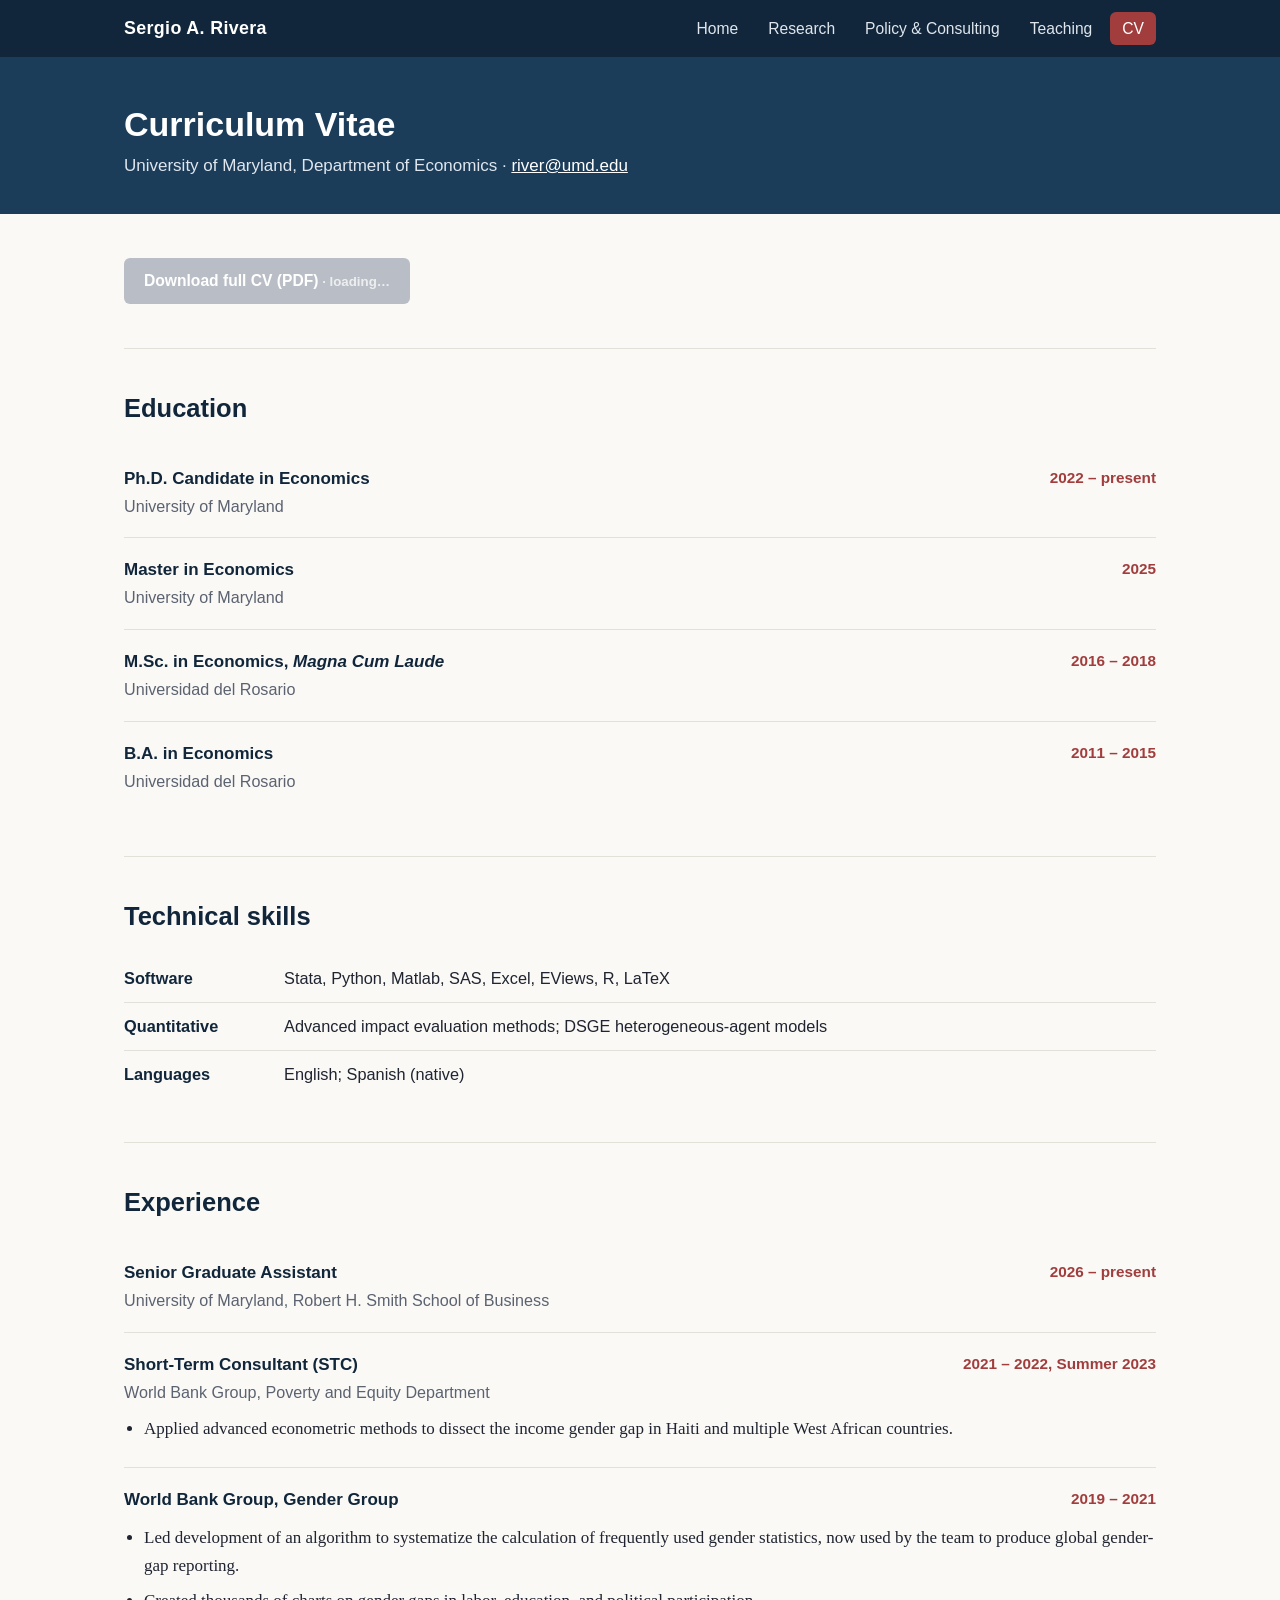
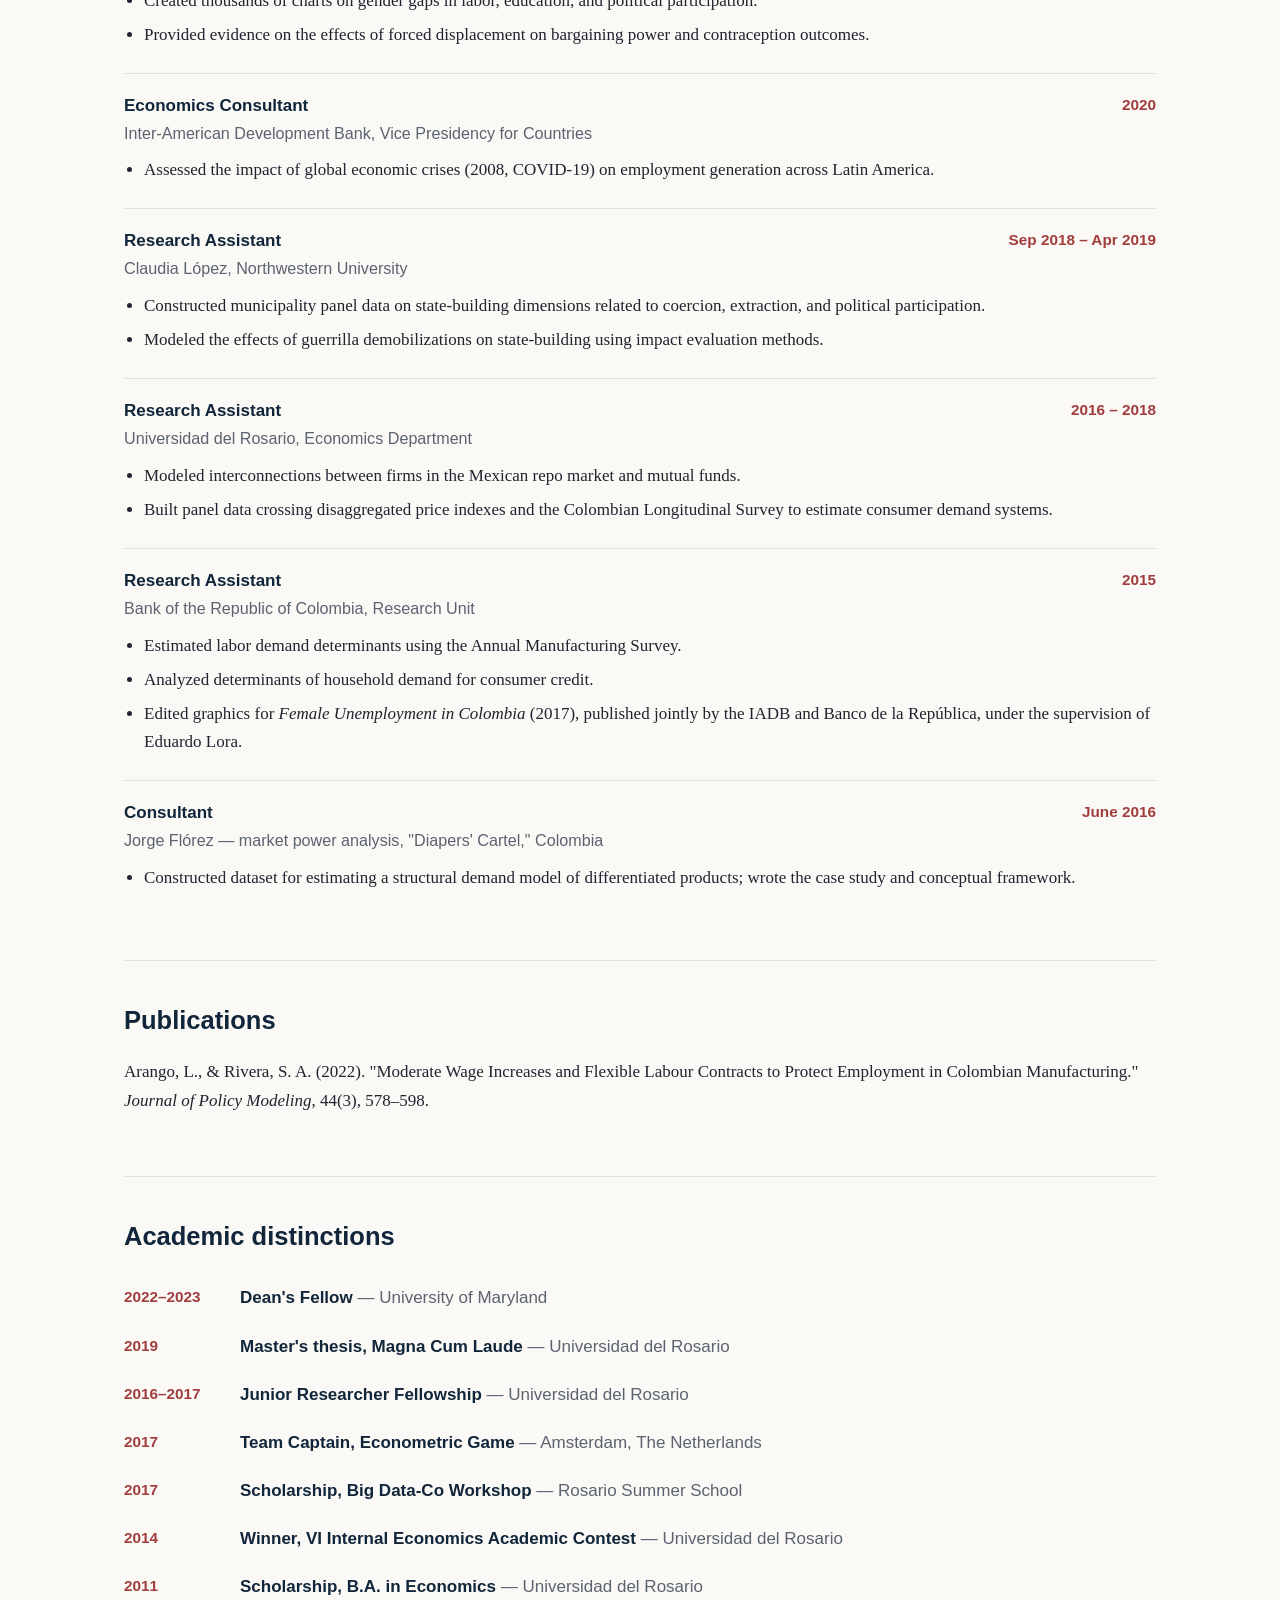
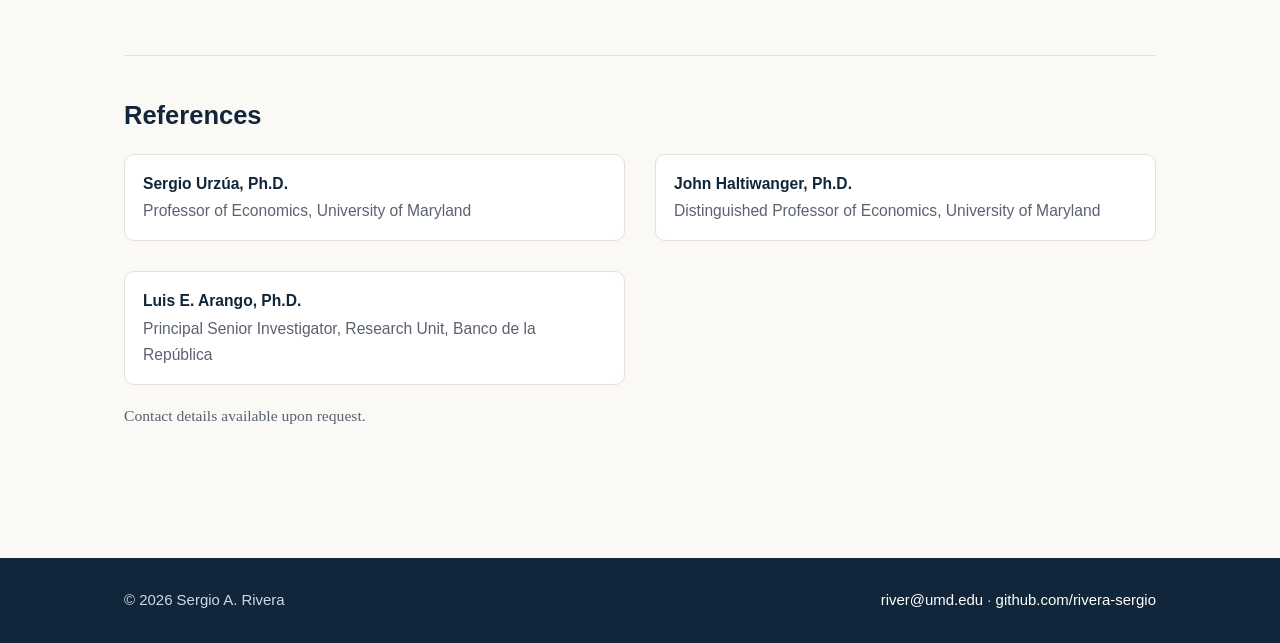
==== cv.html @ 33cec51d "Add files via upload" ====
<!DOCTYPE html>
<html lang="en">
<head>
<meta charset="UTF-8">
<meta name="viewport" content="width=device-width, initial-scale=1.0">
<title>CV — Sergio A. Rivera</title>
<link rel="stylesheet" href="css/style.css">
</head>
<body>

<nav class="site-nav">
  <div class="container">
    <a class="brand" href="index.html">Sergio A. Rivera</a>
    <ul>
      <li><a class="nav-link" href="index.html">Home</a></li>
      <li><a class="nav-link" href="research.html">Research</a></li>
      <li><a class="nav-link" href="consulting.html">Policy &amp; Consulting</a></li>
      <li><a class="nav-link" href="teaching.html">Teaching</a></li>
      <li><a class="nav-link active" href="cv.html">CV</a></li>
    </ul>
  </div>
</nav>

<div class="page-header">
  <div class="container">
    <h1>Curriculum Vitae</h1>
    <p>University of Maryland, Department of Economics &middot; <a href="mailto:river@umd.edu" style="color:#fff; text-decoration:underline;">river@umd.edu</a></p>
  </div>
</div>

<main>
  <div class="container">

    <section class="block">
      <div class="btn-row" style="margin-top:0;">
        <span class="btn pending-link" data-link="cv">Download full CV (PDF)</span>
      </div>
    </section>

    <section class="block">
      <h2>Education</h2>
      <div class="timeline-item">
        <div class="role-row">
          <div><div class="role">Ph.D. Candidate in Economics</div><div class="org">University of Maryland</div></div>
          <div class="dates">2022 – present</div>
        </div>
      </div>
      <div class="timeline-item">
        <div class="role-row">
          <div><div class="role">Master in Economics</div><div class="org">University of Maryland</div></div>
          <div class="dates">2025</div>
        </div>
      </div>
      <div class="timeline-item">
        <div class="role-row">
          <div><div class="role">M.Sc. in Economics, <em>Magna Cum Laude</em></div><div class="org">Universidad del Rosario</div></div>
          <div class="dates">2016 – 2018</div>
        </div>
      </div>
      <div class="timeline-item">
        <div class="role-row">
          <div><div class="role">B.A. in Economics</div><div class="org">Universidad del Rosario</div></div>
          <div class="dates">2011 – 2015</div>
        </div>
      </div>
    </section>

    <section class="block">
      <h2>Technical skills</h2>
      <div class="skills-table">
        <div class="row"><div class="label">Software</div><div>Stata, Python, Matlab, SAS, Excel, EViews, R, LaTeX</div></div>
        <div class="row"><div class="label">Quantitative</div><div>Advanced impact evaluation methods; DSGE heterogeneous-agent models</div></div>
        <div class="row"><div class="label">Languages</div><div>English; Spanish (native)</div></div>
      </div>
    </section>

    <section class="block">
      <h2>Experience</h2>

      <div class="timeline-item">
        <div class="role-row">
          <div><div class="role">Senior Graduate Assistant</div><div class="org">University of Maryland, Robert H. Smith School of Business</div></div>
          <div class="dates">2026 – present</div>
        </div>
      </div>

      <div class="timeline-item">
        <div class="role-row">
          <div><div class="role">Short-Term Consultant (STC)</div><div class="org">World Bank Group, Poverty and Equity Department</div></div>
          <div class="dates">2021 – 2022, Summer 2023</div>
        </div>
        <ul><li>Applied advanced econometric methods to dissect the income gender gap in Haiti and multiple West African countries.</li></ul>
      </div>

      <div class="timeline-item">
        <div class="role-row">
          <div><div class="role">World Bank Group, Gender Group</div></div>
          <div class="dates">2019 – 2021</div>
        </div>
        <ul>
          <li>Led development of an algorithm to systematize the calculation of frequently used gender statistics, now used by the team to produce global gender-gap reporting.</li>
          <li>Created thousands of charts on gender gaps in labor, education, and political participation.</li>
          <li>Provided evidence on the effects of forced displacement on bargaining power and contraception outcomes.</li>
        </ul>
      </div>

      <div class="timeline-item">
        <div class="role-row">
          <div><div class="role">Economics Consultant</div><div class="org">Inter-American Development Bank, Vice Presidency for Countries</div></div>
          <div class="dates">2020</div>
        </div>
        <ul><li>Assessed the impact of global economic crises (2008, COVID-19) on employment generation across Latin America.</li></ul>
      </div>

      <div class="timeline-item">
        <div class="role-row">
          <div><div class="role">Research Assistant</div><div class="org">Claudia López, Northwestern University</div></div>
          <div class="dates">Sep 2018 – Apr 2019</div>
        </div>
        <ul>
          <li>Constructed municipality panel data on state-building dimensions related to coercion, extraction, and political participation.</li>
          <li>Modeled the effects of guerrilla demobilizations on state-building using impact evaluation methods.</li>
        </ul>
      </div>

      <div class="timeline-item">
        <div class="role-row">
          <div><div class="role">Research Assistant</div><div class="org">Universidad del Rosario, Economics Department</div></div>
          <div class="dates">2016 – 2018</div>
        </div>
        <ul>
          <li>Modeled interconnections between firms in the Mexican repo market and mutual funds.</li>
          <li>Built panel data crossing disaggregated price indexes and the Colombian Longitudinal Survey to estimate consumer demand systems.</li>
        </ul>
      </div>

      <div class="timeline-item">
        <div class="role-row">
          <div><div class="role">Research Assistant</div><div class="org">Bank of the Republic of Colombia, Research Unit</div></div>
          <div class="dates">2015</div>
        </div>
        <ul>
          <li>Estimated labor demand determinants using the Annual Manufacturing Survey.</li>
          <li>Analyzed determinants of household demand for consumer credit.</li>
          <li>Edited graphics for <em>Female Unemployment in Colombia</em> (2017), published jointly by the IADB and Banco de la República, under the supervision of Eduardo Lora.</li>
        </ul>
      </div>

      <div class="timeline-item">
        <div class="role-row">
          <div><div class="role">Consultant</div><div class="org">Jorge Flórez — market power analysis, "Diapers' Cartel," Colombia</div></div>
          <div class="dates">June 2016</div>
        </div>
        <ul>
          <li>Constructed dataset for estimating a structural demand model of differentiated products; wrote the case study and conceptual framework.</li>
        </ul>
      </div>
    </section>

    <section class="block">
      <h2>Publications</h2>
      <p>Arango, L., &amp; Rivera, S. A. (2022). "Moderate Wage Increases and Flexible Labour Contracts to Protect Employment in Colombian Manufacturing." <em>Journal of Policy Modeling</em>, 44(3), 578–598.</p>
    </section>

    <section class="block">
      <h2>Academic distinctions</h2>
      <div class="distinction"><div class="year">2022–2023</div><div class="what"><strong>Dean's Fellow</strong> <span class="org">— University of Maryland</span></div></div>
      <div class="distinction"><div class="year">2019</div><div class="what"><strong>Master's thesis, Magna Cum Laude</strong> <span class="org">— Universidad del Rosario</span></div></div>
      <div class="distinction"><div class="year">2016–2017</div><div class="what"><strong>Junior Researcher Fellowship</strong> <span class="org">— Universidad del Rosario</span></div></div>
      <div class="distinction"><div class="year">2017</div><div class="what"><strong>Team Captain, Econometric Game</strong> <span class="org">— Amsterdam, The Netherlands</span></div></div>
      <div class="distinction"><div class="year">2017</div><div class="what"><strong>Scholarship, Big Data-Co Workshop</strong> <span class="org">— Rosario Summer School</span></div></div>
      <div class="distinction"><div class="year">2014</div><div class="what"><strong>Winner, VI Internal Economics Academic Contest</strong> <span class="org">— Universidad del Rosario</span></div></div>
      <div class="distinction"><div class="year">2011</div><div class="what"><strong>Scholarship, B.A. in Economics</strong> <span class="org">— Universidad del Rosario</span></div></div>
    </section>

    <section class="block">
      <h2>References</h2>
      <div class="grid-2">
        <div class="reference-card">
          <strong>Sergio Urzúa, Ph.D.</strong>
          <span>Professor of Economics, University of Maryland</span>
        </div>
        <div class="reference-card">
          <strong>John Haltiwanger, Ph.D.</strong>
          <span>Distinguished Professor of Economics, University of Maryland</span>
        </div>
        <div class="reference-card">
          <strong>Luis E. Arango, Ph.D.</strong>
          <span>Principal Senior Investigator, Research Unit, Banco de la República</span>
        </div>
      </div>
      <p style="font-size:0.92rem; color:var(--color-text-muted); margin-top:18px;">Contact details available upon request.</p>
    </section>

  </div>
</main>

<footer class="site-footer">
  <div class="container">
    <div>&copy; <span id="year"></span> Sergio A. Rivera</div>
    <div><a href="mailto:river@umd.edu">river@umd.edu</a> &middot; <a href="https://github.com/rivera-sergio" target="_blank" rel="noopener">github.com/rivera-sergio</a></div>
  </div>
</footer>

<script src="js/site-links.js"></script>
<script src="js/site.js"></script>
</body>
</html>
---- css/style.css ----
/* ==========================================================================
   Sergio A. Rivera — personal/research site
   Shared design system
   ========================================================================== */

:root {
  --color-bg: #faf9f6;
  --color-surface: #ffffff;
  --color-text: #1f2430;
  --color-text-muted: #5b6270;
  --color-primary: #1c3d5a;
  --color-primary-dark: #11263a;
  --color-accent: #a13d3d;
  --color-border: #e3e0d8;
  --max-width: 1080px;
  --radius: 10px;
  --shadow: 0 1px 3px rgba(20, 22, 30, 0.06), 0 6px 20px rgba(20, 22, 30, 0.05);
  font-size: 17px;
}

* { box-sizing: border-box; }

html, body {
  margin: 0;
  padding: 0;
}

body {
  background: var(--color-bg);
  color: var(--color-text);
  font-family: "Georgia", "Iowan Old Style", "Palatino Linotype", serif;
  line-height: 1.65;
  -webkit-font-smoothing: antialiased;
}

h1, h2, h3, h4 {
  font-family: "Helvetica Neue", Arial, sans-serif;
  color: var(--color-primary-dark);
  line-height: 1.25;
  margin-top: 0;
}

a {
  color: var(--color-primary);
  text-decoration: none;
}
a:hover { text-decoration: underline; }

.container {
  max-width: var(--max-width);
  margin: 0 auto;
  padding: 0 24px;
}

/* -------------------- Nav -------------------- */
.site-nav {
  background: var(--color-primary-dark);
  position: sticky;
  top: 0;
  z-index: 50;
}
.site-nav .container {
  display: flex;
  align-items: center;
  justify-content: space-between;
  flex-wrap: wrap;
  padding-top: 14px;
  padding-bottom: 14px;
}
.site-nav .brand {
  font-family: "Helvetica Neue", Arial, sans-serif;
  color: #fff;
  font-weight: 700;
  font-size: 1.05rem;
  letter-spacing: 0.02em;
}
.site-nav .brand:hover { text-decoration: none; opacity: 0.9; }
.site-nav ul {
  list-style: none;
  display: flex;
  gap: 6px;
  margin: 0;
  padding: 0;
  flex-wrap: wrap;
}
.site-nav a.nav-link {
  color: #dfe6ee;
  font-family: "Helvetica Neue", Arial, sans-serif;
  font-size: 0.92rem;
  padding: 8px 12px;
  border-radius: 6px;
}
.site-nav a.nav-link:hover {
  background: rgba(255,255,255,0.08);
  text-decoration: none;
}
.site-nav a.nav-link.active {
  background: var(--color-accent);
  color: #fff;
}

/* -------------------- Hero / banner -------------------- */
.hero-banner {
  position: relative;
  height: 260px;
  background-size: cover;
  background-position: center 60%;
}
.hero-banner::after {
  content: "";
  position: absolute;
  inset: 0;
  background: linear-gradient(180deg, rgba(17,38,58,0.35) 0%, rgba(17,38,58,0.75) 100%);
}

.profile-block {
  max-width: var(--max-width);
  margin: -90px auto 0;
  padding: 0 24px 30px;
  position: relative;
  z-index: 2;
  display: flex;
  gap: 28px;
  align-items: flex-end;
  flex-wrap: wrap;
}
.profile-photo {
  width: 168px;
  height: 168px;
  border-radius: 50%;
  object-fit: cover;
  border: 5px solid var(--color-surface);
  box-shadow: var(--shadow);
  background: var(--color-surface);
  flex-shrink: 0;
}
.profile-heading {
  padding-bottom: 8px;
}
.profile-heading h1 {
  font-size: 2rem;
  margin-bottom: 4px;
}
.profile-heading .tagline {
  font-family: "Helvetica Neue", Arial, sans-serif;
  color: var(--color-text-muted);
  font-size: 1.02rem;
}

/* -------------------- Page header (non-home pages) -------------------- */
.page-header {
  background: var(--color-primary);
  padding: 46px 0 34px;
}
.page-header h1 {
  color: #fff;
  margin-bottom: 6px;
}
.page-header p {
  color: #dfe6ee;
  font-family: "Helvetica Neue", Arial, sans-serif;
  max-width: 640px;
  margin: 0;
}

/* -------------------- Sections -------------------- */
main { padding-bottom: 70px; }
section.block {
  padding: 44px 0;
  border-bottom: 1px solid var(--color-border);
}
section.block:last-child { border-bottom: none; }
section.block h2 {
  font-size: 1.5rem;
  margin-bottom: 22px;
}

.lead {
  font-size: 1.08rem;
  max-width: 760px;
}

/* -------------------- Buttons -------------------- */
.btn {
  display: inline-block;
  font-family: "Helvetica Neue", Arial, sans-serif;
  font-size: 0.92rem;
  font-weight: 600;
  padding: 10px 20px;
  border-radius: 6px;
  background: var(--color-accent);
  color: #fff !important;
  text-decoration: none !important;
}
.btn:hover { opacity: 0.9; }
.btn.btn-outline {
  background: transparent;
  border: 1.5px solid #fff;
  color: #fff !important;
}
.btn-row { display: flex; gap: 12px; flex-wrap: wrap; margin-top: 18px; }

/* -------------------- Contact / links row -------------------- */
.link-row {
  display: flex;
  gap: 18px;
  flex-wrap: wrap;
  font-family: "Helvetica Neue", Arial, sans-serif;
  font-size: 0.95rem;
  margin-top: 14px;
  color: var(--color-text-muted);
}
.link-row a { font-weight: 600; }

/* -------------------- Paper card: image beside abstract -------------------- */
.paper-card {
  display: flex;
  gap: 26px;
  background: var(--color-surface);
  border: 1px solid var(--color-border);
  border-radius: var(--radius);
  box-shadow: var(--shadow);
  padding: 22px;
  margin-bottom: 26px;
  align-items: stretch;
}
.paper-card .paper-figure {
  flex: 0 0 240px;
}
.paper-card .paper-figure img {
  width: 100%;
  height: 100%;
  min-height: 160px;
  object-fit: cover;
  border-radius: 6px;
  display: block;
}
.paper-card .paper-body {
  flex: 1 1 auto;
  min-width: 0;
}
.paper-card .paper-tag {
  display: inline-block;
  font-family: "Helvetica Neue", Arial, sans-serif;
  font-size: 0.72rem;
  font-weight: 700;
  letter-spacing: 0.05em;
  text-transform: uppercase;
  color: var(--color-accent);
  margin-bottom: 8px;
}
.paper-card h3 {
  font-size: 1.2rem;
  margin-bottom: 6px;
}
.paper-card .paper-venue {
  font-family: "Helvetica Neue", Arial, sans-serif;
  font-size: 0.9rem;
  color: var(--color-text-muted);
  margin-bottom: 10px;
}
.paper-card .paper-abstract {
  font-size: 0.98rem;
  color: var(--color-text);
}
.paper-card .paper-links {
  margin-top: 12px;
  font-family: "Helvetica Neue", Arial, sans-serif;
  font-size: 0.9rem;
  display: flex;
  gap: 16px;
}
/* -------------------- "Loading" states for content not yet available -------------------- */
.pending-link {
  color: var(--color-text-muted);
  cursor: progress;
}
.pending-link::after {
  content: " · loading…";
  font-size: 0.85em;
  opacity: 0.75;
  animation: pulse 1.6s ease-in-out infinite;
}
.btn.pending-link {
  background: #b9bec6;
  color: #fff !important;
}
.btn.btn-outline.pending-link {
  background: transparent;
  border-color: #b9bec6;
}

.loading-card {
  text-align: center;
  background: var(--color-surface);
  border: 1.5px dashed var(--color-border);
  border-radius: var(--radius);
  padding: 34px 24px;
  color: var(--color-text-muted);
}
.loading-card svg {
  width: 56px;
  height: 56px;
  color: var(--color-primary);
  margin-bottom: 8px;
}
.loading-card h3 {
  font-size: 1.15rem;
  margin-bottom: 4px;
}
.loading-card .hand {
  font-style: italic;
  margin: 0 0 16px;
  font-size: 0.98rem;
}
.loading-card .pct {
  font-family: "Helvetica Neue", Arial, sans-serif;
  font-size: 0.72rem;
  letter-spacing: 0.14em;
  margin: 10px 0 0;
}
.bar {
  width: min(260px, 70%);
  height: 8px;
  margin: 0 auto;
  border-radius: 999px;
  background: var(--color-border);
  overflow: hidden;
  position: relative;
}
.bar span {
  position: absolute;
  top: 0;
  bottom: 0;
  width: 40%;
  border-radius: 999px;
  background: var(--color-accent);
  animation: slide 1.8s ease-in-out infinite;
}
.loading-inline {
  font-family: "Helvetica Neue", Arial, sans-serif;
  font-size: 0.9rem;
  color: var(--color-text-muted);
  background: var(--color-bg);
  border-radius: 8px;
  padding: 16px 18px;
}
.loading-inline .bar {
  margin: 10px 0 0;
  width: 160px;
}
.lines path { animation: pulse 2.2s ease-in-out infinite; }
.lines path:nth-child(2) { animation-delay: 0.3s; }
.lines path:nth-child(3) { animation-delay: 0.6s; }

@keyframes slide {
  0%   { left: -40%; }
  100% { left: 100%; }
}
@keyframes pulse {
  0%, 100% { opacity: 0.35; }
  50%      { opacity: 1; }
}
@media (prefers-reduced-motion: reduce) {
  .bar span, .pending-link::after, .lines path { animation: none; }
  .bar span { left: 0; width: 45%; }
}

@media (max-width: 640px) {
  .paper-card { flex-direction: column; }
  .paper-card .paper-figure { flex: none; width: 100%; }
  .paper-card .paper-figure img { min-height: 180px; }
}

/* -------------------- Experience / timeline items -------------------- */
.timeline-item {
  padding: 18px 0;
  border-bottom: 1px solid var(--color-border);
}
.timeline-item:last-child { border-bottom: none; }
.timeline-item .role-row {
  display: flex;
  justify-content: space-between;
  gap: 12px;
  flex-wrap: wrap;
  font-family: "Helvetica Neue", Arial, sans-serif;
}
.timeline-item .role {
  font-weight: 700;
  color: var(--color-primary-dark);
}
.timeline-item .org {
  color: var(--color-text-muted);
  font-size: 0.95rem;
}
.timeline-item .dates {
  color: var(--color-accent);
  font-weight: 600;
  font-size: 0.9rem;
  white-space: nowrap;
}
.timeline-item ul {
  margin: 10px 0 0;
  padding-left: 20px;
}
.timeline-item li { margin-bottom: 6px; }

/* -------------------- Simple two-col grid -------------------- */
.grid-2 {
  display: grid;
  grid-template-columns: 1fr 1fr;
  gap: 30px;
}
@media (max-width: 700px) {
  .grid-2 { grid-template-columns: 1fr; }
}

/* -------------------- Distinctions list -------------------- */
.distinction {
  display: flex;
  gap: 16px;
  padding: 10px 0;
  font-family: "Helvetica Neue", Arial, sans-serif;
}
.distinction .year {
  flex: 0 0 100px;
  color: var(--color-accent);
  font-weight: 700;
  font-size: 0.9rem;
}
.distinction .what strong { color: var(--color-primary-dark); }
.distinction .what span.org { color: var(--color-text-muted); }

/* -------------------- Reference cards -------------------- */
.reference-card {
  background: var(--color-surface);
  border: 1px solid var(--color-border);
  border-radius: var(--radius);
  padding: 16px 18px;
  font-family: "Helvetica Neue", Arial, sans-serif;
  font-size: 0.92rem;
}
.reference-card strong { color: var(--color-primary-dark); display: block; margin-bottom: 2px; }
.reference-card span { color: var(--color-text-muted); display: block; }

/* -------------------- Skills table -------------------- */
.skills-table {
  font-family: "Helvetica Neue", Arial, sans-serif;
  font-size: 0.96rem;
}
.skills-table .row {
  display: flex;
  gap: 20px;
  padding: 10px 0;
  border-bottom: 1px solid var(--color-border);
}
.skills-table .row:last-child { border-bottom: none; }
.skills-table .label {
  flex: 0 0 140px;
  font-weight: 700;
  color: var(--color-primary-dark);
}

/* -------------------- Footer -------------------- */
footer.site-footer {
  background: var(--color-primary-dark);
  color: #cfd8e2;
  font-family: "Helvetica Neue", Arial, sans-serif;
  padding: 30px 0;
  font-size: 0.88rem;
}
footer.site-footer a { color: #fff; }
footer.site-footer .container {
  display: flex;
  justify-content: space-between;
  flex-wrap: wrap;
  gap: 10px;
}

@media (max-width: 640px) {
  .profile-block { margin-top: -60px; }
  .profile-photo { width: 120px; height: 120px; }
  .hero-banner { height: 200px; }
}
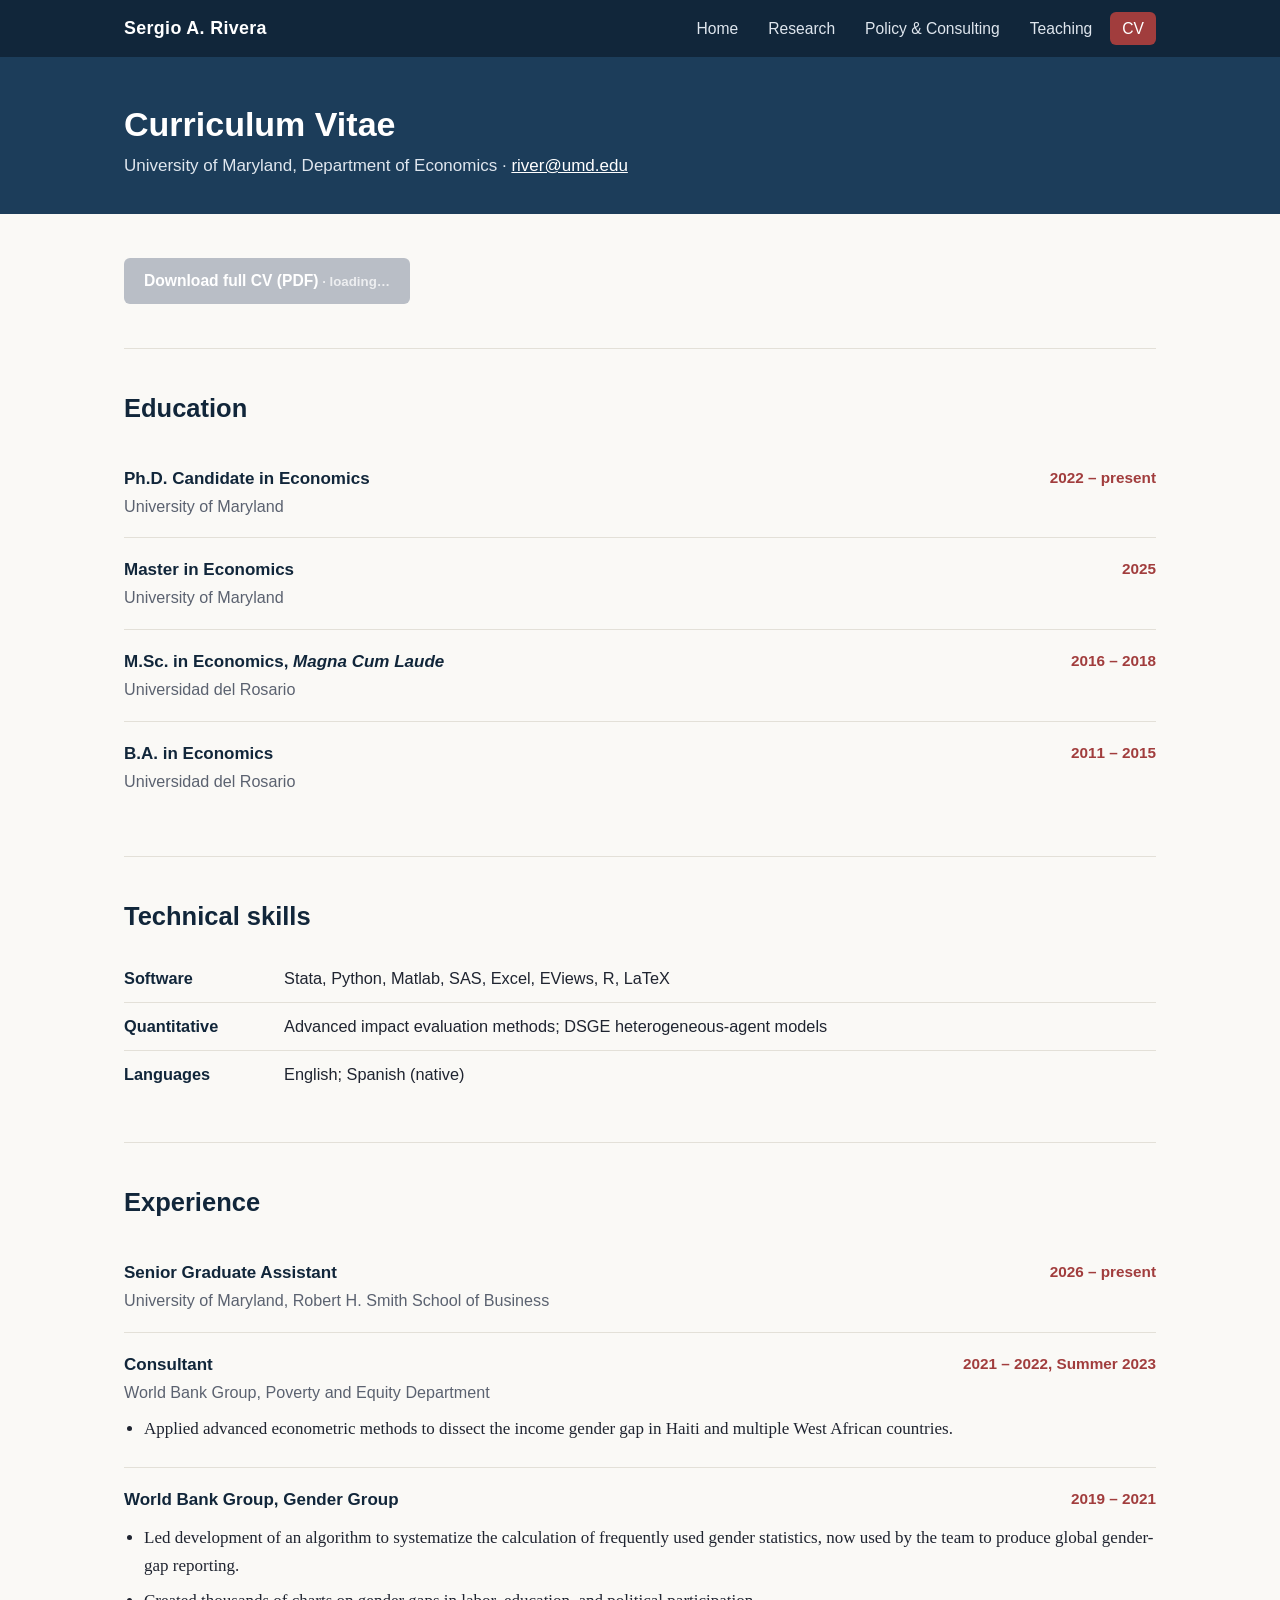
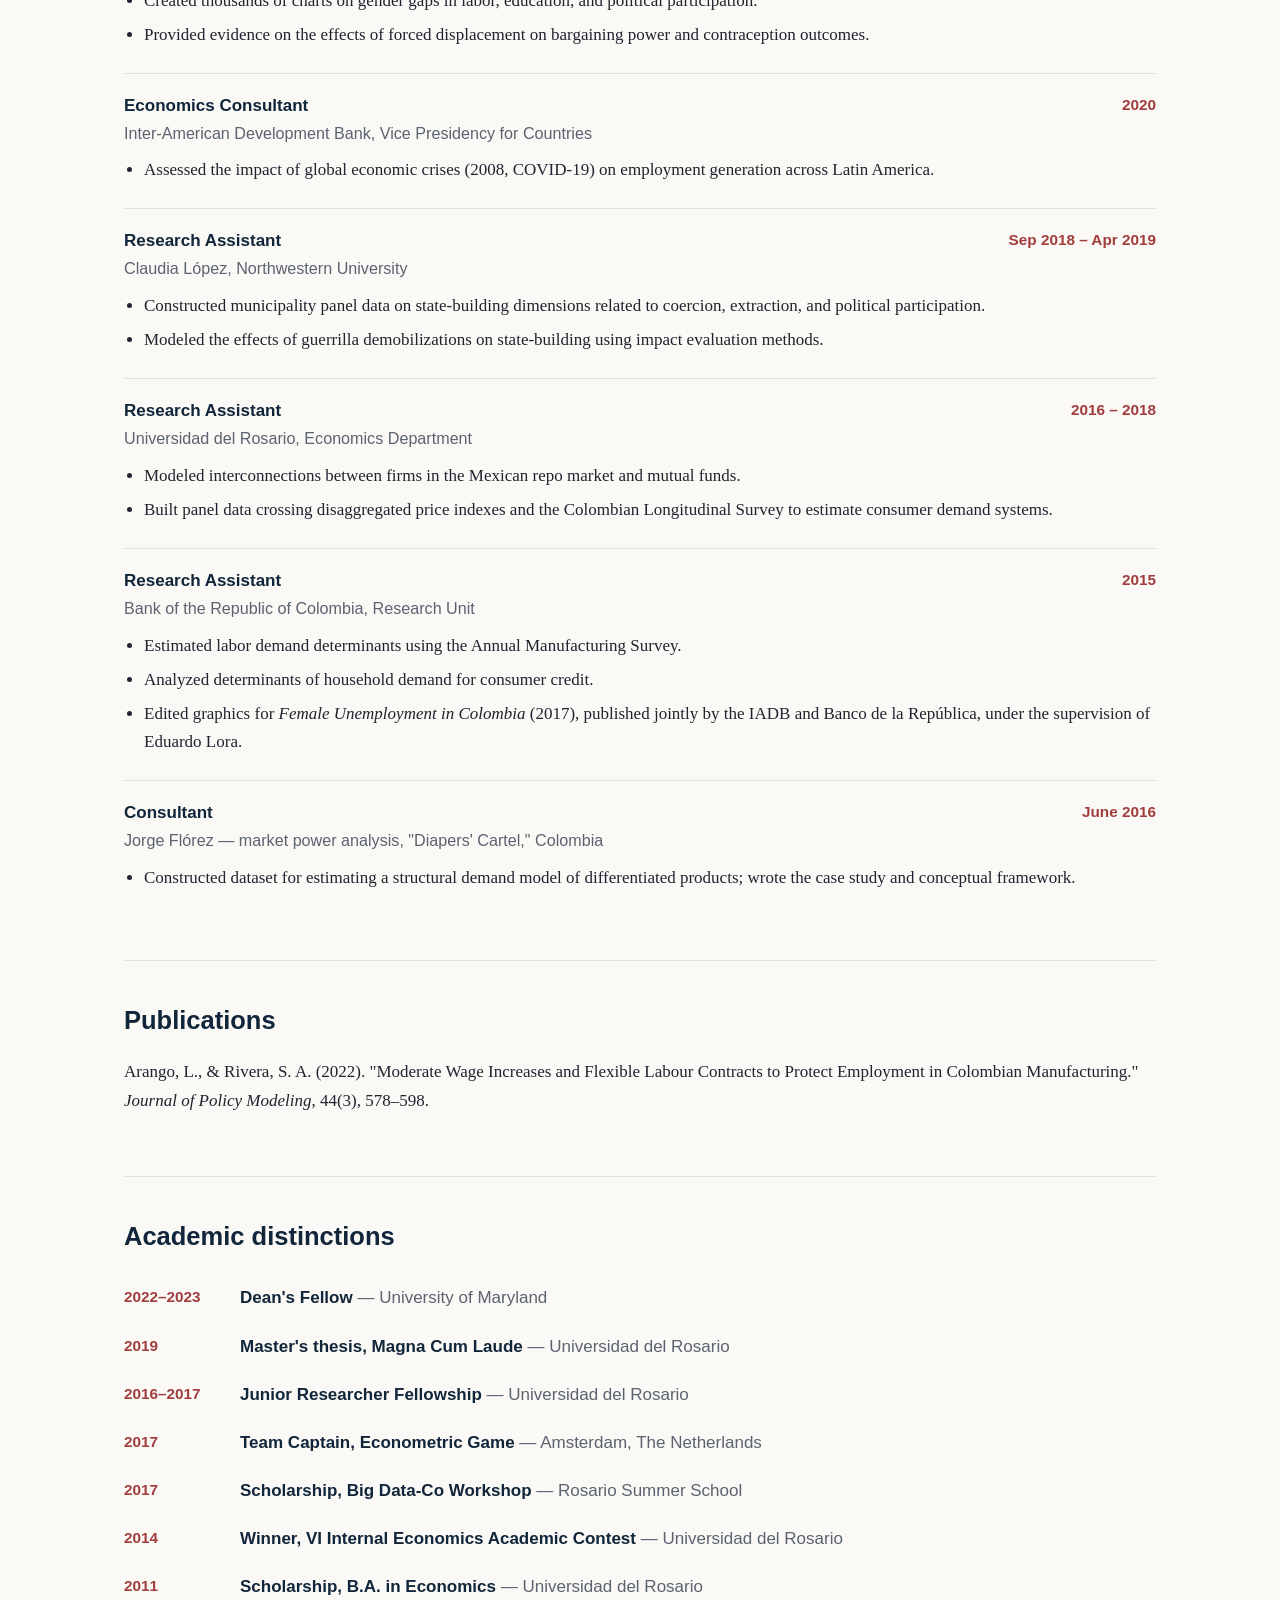
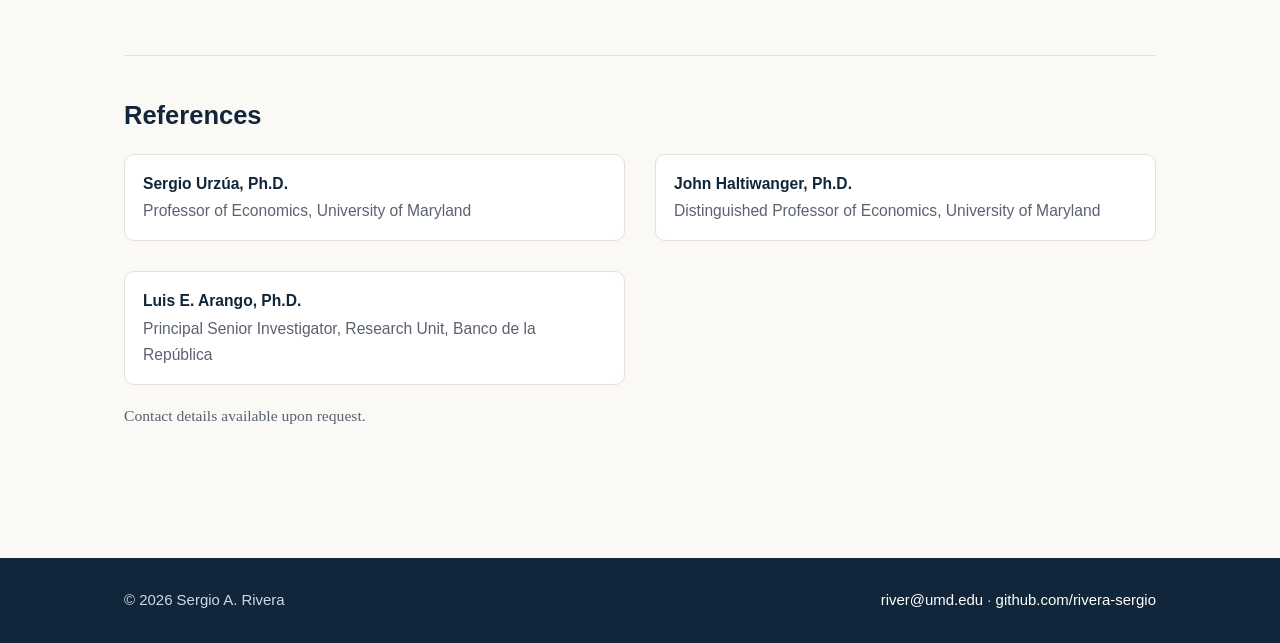
==== commit 7a25bde4: "Add files via upload" ====
--- a/cv.html
+++ b/cv.html
@@ -86,7 +86,7 @@
 
       <div class="timeline-item">
         <div class="role-row">
-          <div><div class="role">Short-Term Consultant (STC)</div><div class="org">World Bank Group, Poverty and Equity Department</div></div>
+          <div><div class="role">Consultant</div><div class="org">World Bank Group, Poverty and Equity Department</div></div>
           <div class="dates">2021 – 2022, Summer 2023</div>
         </div>
         <ul><li>Applied advanced econometric methods to dissect the income gender gap in Haiti and multiple West African countries.</li></ul>
